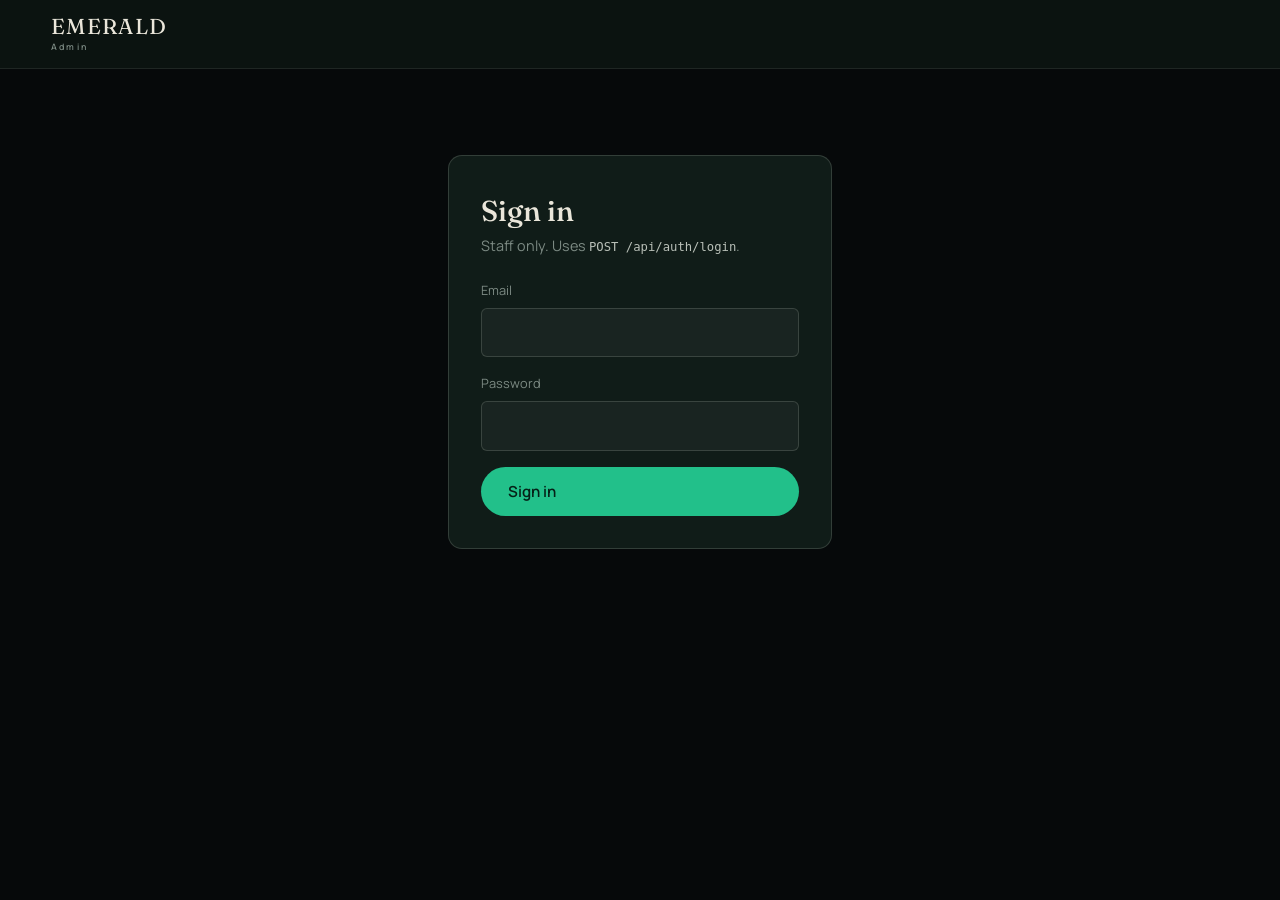
==== admin.html @ 2dd668ac "Add files via upload" ====
<!DOCTYPE html>
<html lang="en">
<head>
<meta charset="UTF-8">
<meta name="viewport" content="width=device-width, initial-scale=1.0">
<title>Admin — Emerald Digital Studio</title>
<meta name="robots" content="noindex, nofollow">
<meta name="theme-color" content="#020302">
<link rel="icon" href="data:image/svg+xml,%3Csvg xmlns='http://www.w3.org/2000/svg' viewBox='0 0 24 24'%3E%3Cpolygon points='12,1 20,7 24,15 16,23 8,23 0,15 4,7' fill='%2322c08a'/%3E%3C/svg%3E">
<link rel="stylesheet" href="styles.css">
<link rel="stylesheet" href="admin.css">
</head>
<body class="admin">

<header class="admin-bar">
  <a href="index.html" class="wordmark">EMERALD<small>Admin</small></a>
  <div class="admin-bar-right">
    <span id="adminUser" class="admin-user"></span>
    <button type="button" class="btn btn-ghost btn-sm" id="logoutBtn" hidden>Sign out</button>
  </div>
</header>

<div class="demo-banner" id="demoBanner" role="status" hidden>
  Demo mode — the backend at <code id="demoBase"></code> is not reachable, so you are looking at sample data.
  Nothing you change here is saved.
</div>

<main class="admin-main">

  <!-- LOGIN -->
  <section class="login-card" id="loginView" aria-labelledby="loginTitle">
    <h1 id="loginTitle">Sign in</h1>
    <p class="muted">Staff only. Uses <code>POST /api/auth/login</code>.</p>
    <form id="loginForm" novalidate>
      <div class="field">
        <label for="l-email">Email</label>
        <input type="email" id="l-email" autocomplete="username" required>
      </div>
      <div class="field">
        <label for="l-password">Password</label>
        <input type="password" id="l-password" autocomplete="current-password" required>
      </div>
      <button type="submit" class="btn btn-primary">Sign in</button>
      <div class="form-status is-error" id="loginStatus" role="alert"></div>
    </form>
  </section>

  <!-- APP -->
  <div class="admin-app" id="appView" hidden>
    <nav class="admin-tabs" id="tabs" role="tablist" aria-label="Admin sections"></nav>
    <section class="admin-panel" id="panel" tabindex="-1" aria-live="polite"></section>
  </div>

</main>

<script src="api-client.js"></script>
<script src="admin.js"></script>
</body>
</html>
---- styles.css ----
/* =========================================================
   EMERALD — Digital Studio
   Design tokens, base, layout, components
   ========================================================= */

@import url('https://fonts.googleapis.com/css2?family=Fraunces:ital,opsz,wght@0,9..144,300;0,9..144,400;0,9..144,500;0,9..144,600;1,9..144,400;1,9..144,500&family=Manrope:wght@400;500;600;700;800&display=swap');

:root{
  /* --- color: base --- */
  --void:        #06090a;
  --basalt:      #0b1310;
  --basalt-2:    #0e1815;
  --panel:       #101c18;
  --panel-hi:    #16241f;
  --line:        rgba(230,232,222,0.09);
  --line-strong: rgba(230,232,222,0.16);

  /* --- color: text --- */
  --bone:        #eae6da;
  --bone-dim:    #b9c0b8;
  --stone:       #7c8a83;

  /* --- color: crystals (five distinct jewel tones, one family) --- */
  --c-webdev:    #22c08a;
  --c-webdev-d:  #0d6b4c;
  --c-uiux:      #57e0c2;
  --c-uiux-d:    #158a77;
  --c-cyber:     #d8b24a;
  --c-cyber-d:   #7a5d17;
  --c-marketing: #a8e05a;
  --c-marketing-d:#5c7a1e;
  --c-devops:    #3fb2c9;
  --c-devops-d:  #16617a;

  --gold:        #c8a96a;

  /* --- type --- */
  --font-display: "Fraunces", "Iowan Old Style", ui-serif, Georgia, serif;
  --font-body:    "Manrope", -apple-system, "Segoe UI", sans-serif;

  /* --- motion --- */
  --ease-out:     cubic-bezier(.16,.8,.24,1);
  --ease-soft:    cubic-bezier(.4,0,.2,1);
  --dur-fast:     .25s;
  --dur-med:      .55s;
  --dur-slow:     1.1s;

  /* --- layout --- */
  --max: 1280px;
  --gutter: clamp(1.25rem, 4vw, 3.5rem);
  --radius-s: 6px;
  --radius-m: 14px;
}

/* =========================================================
   RESET
   ========================================================= */
*, *::before, *::after{ box-sizing: border-box; }
html{ scroll-behavior: smooth; }
@media (prefers-reduced-motion: reduce){
  html{ scroll-behavior: auto; }
  *, *::before, *::after{
    animation-duration: .001ms !important;
    animation-iteration-count: 1 !important;
    transition-duration: .001ms !important;
    scroll-behavior: auto !important;
  }
}
body{
  margin:0;
  background: var(--void);
  color: var(--bone);
  font-family: var(--font-body);
  font-size: 16px;
  line-height: 1.6;
  -webkit-font-smoothing: antialiased;
  overflow-x: hidden;
}
img{ max-width:100%; display:block; }
a{ color: inherit; text-decoration: none; }
ul{ list-style: none; margin:0; padding:0; }
button{ font-family: inherit; cursor:pointer; background:none; border:none; color:inherit; }
input, textarea, select{ font-family: inherit; font-size: 1rem; }
h1,h2,h3,h4,p{ margin:0; }
section{ position: relative; }

::selection{ background: var(--c-webdev); color: var(--void); }

:focus-visible{
  outline: 2px solid var(--c-uiux);
  outline-offset: 3px;
  border-radius: 2px;
}

.container{
  max-width: var(--max);
  margin: 0 auto;
  padding: 0 var(--gutter);
}

.visually-hidden{
  position:absolute; width:1px; height:1px; padding:0; margin:-1px;
  overflow:hidden; clip:rect(0,0,0,0); white-space:nowrap; border:0;
}

.skip-link{
  position:absolute; left:1rem; top:-4rem; z-index:999;
  background: var(--c-webdev); color:#06231a; padding:.75rem 1.25rem;
  border-radius: var(--radius-s); font-weight:700; transition: top .2s var(--ease-out);
}
.skip-link:focus{ top: 1rem; }

/* subtle grain overlay across whole page */
.grain{
  position: fixed; inset:0; z-index: 3; pointer-events:none;
  opacity: .05; mix-blend-mode: overlay;
  background-image: url("data:image/svg+xml,%3Csvg xmlns='http://www.w3.org/2000/svg' width='120' height='120'%3E%3Cfilter id='n'%3E%3CfeTurbulence type='fractalNoise' baseFrequency='0.9' numOctaves='2' stitchTiles='stitch'/%3E%3C/filter%3E%3Crect width='100%25' height='100%25' filter='url(%23n)'/%3E%3C/svg%3E");
}

/* =========================================================
   LOADER
   ========================================================= */
.loader{
  position: fixed; inset:0; z-index: 300;
  background: var(--void);
  display:flex; align-items:center; justify-content:center; flex-direction:column;
  gap: 1.5rem;
  transition: opacity .7s var(--ease-soft), visibility .7s;
}
.loader[hidden]{ opacity:0; visibility:hidden; }
.loader-gem{
  width: 46px; height: 73px;
  background-image: url("assets/crystal-orbit.png");
  background-repeat: no-repeat;
  background-position: center;
  background-size: contain;
  animation: loaderCrystalIn 1.4s var(--ease-soft) forwards;
  filter: drop-shadow(0 0 18px rgba(34,192,138,.55));
}
@keyframes loaderCrystalIn{
  0%{ opacity:.25; transform:scale(.82); }
  100%{ opacity:1; transform:scale(1); }
}
@keyframes fillGem{
  0%{ background-position: 0 100%; }
  100%{ background-position: 0 0%; }
}
.loader-word{
  font-family: var(--font-display);
  letter-spacing: .3em;
  font-size: .95rem;
  color: var(--stone);
  opacity:0;
  animation: wordIn .6s var(--ease-out) .9s forwards;
}
@keyframes wordIn{ to{ opacity:1; transform: translateY(0); } from{ transform: translateY(6px);} }

/* =========================================================
   CUSTOM CURSOR (fine pointer only)
   ========================================================= */
.cursor-dot{
  position: fixed; top:0; left:0; width:10px; height:10px; border-radius:50%;
  background: var(--c-webdev); pointer-events:none; z-index: 250;
  transform: translate(-50%,-50%);
  transition: width .25s var(--ease-out), height .25s var(--ease-out), background .25s, opacity .3s;
  mix-blend-mode: difference;
}
.cursor-dot.is-active{ width: 44px; height:44px; background: var(--bone); }
.cursor-dot.is-hidden{ opacity: 0; }

/* =========================================================
   NAV
   ========================================================= */
.nav{
  position: fixed; top:0; left:0; right:0; z-index: 200;
  padding: 1.25rem 0;
  transition: background .4s var(--ease-soft), padding .4s var(--ease-soft), border-color .4s;
  border-bottom: 1px solid transparent;
}
.nav.is-scrolled{
  background: rgba(6,9,10,0.82);
  backdrop-filter: blur(14px) saturate(140%);
  padding: .9rem 0;
  border-bottom-color: var(--line);
}
.nav .container{ display:flex; align-items:center; justify-content:space-between; gap: 2rem; }
.wordmark{
  font-family: var(--font-display); font-size: 1.35rem; letter-spacing: .06em;
  display:flex; flex-direction:column; line-height:1;
}
.wordmark small{
  font-family: var(--font-body); font-weight:600; font-size:.55rem;
  letter-spacing:.24em; color: var(--stone); margin-top:.35rem;
}
.nav-links{ display:flex; gap: 2.1rem; }
.nav-links a{
  font-size: .92rem; color: var(--bone-dim); position:relative; padding: .2rem 0;
  transition: color .25s;
}
.nav-links a::after{
  content:''; position:absolute; left:0; right:100%; bottom:-2px; height:1px;
  background: var(--c-webdev); transition: right .3s var(--ease-out);
}
.nav-links a:hover, .nav-links a:focus-visible{ color: var(--bone); }
.nav-links a:hover::after, .nav-links a:focus-visible::after{ right:0; }
.nav-links a.is-active{ color: var(--c-webdev); }
.nav-links a.is-active::after{ right:0; }

.nav-cta{
  display:inline-flex; align-items:center; gap:.5rem;
  padding: .65rem 1.3rem; border:1px solid var(--line-strong); border-radius: 999px;
  font-size:.85rem; font-weight:600; color: var(--bone);
  transition: border-color .3s, background .3s;
}
.nav-cta:hover{ border-color: var(--c-webdev); background: rgba(34,192,138,.08); }
.nav-cta .dot{ width:6px; height:6px; border-radius:50%; background: var(--c-webdev); box-shadow: 0 0 8px var(--c-webdev); }

.nav-actions{ display:flex; align-items:center; gap:1rem; }
.menu-btn{
  display:none; flex-direction:column; gap:5px; width:26px; padding:.25rem;
}
.menu-btn span{ height:2px; background: var(--bone); border-radius:2px; transition: transform .3s var(--ease-out), opacity .3s; }
.menu-btn[aria-expanded="true"] span:nth-child(1){ transform: translateY(7px) rotate(45deg); }
.menu-btn[aria-expanded="true"] span:nth-child(2){ opacity:0; }
.menu-btn[aria-expanded="true"] span:nth-child(3){ transform: translateY(-7px) rotate(-45deg); }

.mobile-menu{
  position: fixed; inset:0; z-index: 190;
  background: var(--basalt); display:flex; flex-direction:column;
  justify-content:center; padding: 2rem var(--gutter);
  transform: translateY(-100%); transition: transform .5s var(--ease-out);
}
.mobile-menu.is-open{ transform: translateY(0); }
.mobile-menu ul{ display:flex; flex-direction:column; gap: 1.1rem; }
.mobile-menu a{
  font-family: var(--font-display); font-size: 2.2rem; color: var(--bone-dim);
}
.mobile-menu a:hover{ color: var(--c-webdev); }

/* =========================================================
   STATUE COMPANION — a small fixed placard that follows the
   scroll and shows a different angle of the statue per section
   ========================================================= */
.statue-companion{
  position: fixed; right: clamp(1rem, 2.6vw, 2.75rem); top: 50%; z-index: 150;
  width: clamp(96px, 9vw, 148px);
  transform: translateY(-50%) translateX(16px);
  opacity: 0; pointer-events: none;
  transition: opacity .7s var(--ease-soft), transform .7s var(--ease-soft);
}
.statue-companion.is-visible{ opacity: 1; transform: translateY(-50%) translateX(0); }

/* Place the companion on the side the statue is facing so it visually
   looks toward the section content instead of away from it. */
.statue-companion.is-left{
  left: clamp(1rem, 2.6vw, 2.75rem);
  right: auto;
  transform: translateY(-50%) translateX(-16px);
}
.statue-companion.is-left.is-visible{
  transform: translateY(-50%) translateX(0);
}
.companion-frame{
  position: relative; border-radius: 3px; overflow: hidden;
  border: 1px solid var(--line-strong);
  background: linear-gradient(165deg, rgba(255,255,255,.04), rgba(0,0,0,.5));
  backdrop-filter: blur(8px);
  padding: .8rem .6rem .55rem;
}
.companion-frame::before{
  content:''; position:absolute; top:6px; left:6px; right:6px; bottom:6px;
  border: 1px solid rgba(200,169,106,.18); pointer-events:none;
}
.companion-glow{
  position:absolute; inset: -20% -50%; z-index:0; pointer-events:none;
  background: radial-gradient(closest-side, rgba(34,192,138,.3), transparent 72%);
  filter: blur(6px);
}
.companion-frame img{
  position:relative; z-index:1; width:100%; height:auto; display:block;
  filter: drop-shadow(0 8px 18px rgba(0,0,0,.65));
  opacity: 1; transition: opacity .45s var(--ease-soft);
}
.companion-frame img.is-swapping{ opacity: 0; }
.companion-caption{ margin-top:.55rem; text-align:center; }
.companion-caption .rule{
  display:block; width:16px; height:1px; background: var(--c-webdev);
  margin: 0 auto .4rem; opacity:.75;
}
.companion-caption .section-name{
  display:block; font-size:.58rem; letter-spacing:.16em; text-transform:uppercase;
  color: var(--stone); transition: opacity .3s;
}

@media (max-width: 1180px){
  .statue-companion{ display:none; }
}

/* =========================================================
   HERO
   ========================================================= */
.hero{
  position: relative; min-height: 100svh; display:flex; flex-direction:column;
  justify-content:center; overflow: hidden; padding-top: 6rem;
  background:
    radial-gradient(120% 70% at 50% 8%, rgba(34,192,138,.14), transparent 60%),
    radial-gradient(90% 60% at 82% 90%, rgba(63,178,201,.10), transparent 60%),
    var(--void);
}
.hero-fog{
  position:absolute; inset:0; z-index:1; pointer-events:none;
  background: radial-gradient(60% 45% at 50% 62%, rgba(34,192,138,.16), transparent 70%);
  animation: fogPulse 9s ease-in-out infinite;
}
@keyframes fogPulse{ 0%,100%{ opacity:.7;} 50%{ opacity:1;} }

.hero-inner{
  position: relative; z-index:2; max-width: var(--max); margin:0 auto; width:100%;
  padding: 0 var(--gutter);
  display:grid; grid-template-columns: 1fr; justify-items:center; text-align:center;
  gap: 1.4rem;
}
.hero-eyebrow{
  font-size: .82rem; color: var(--c-webdev); font-weight:600; letter-spacing:.02em;
}
.availability-badge{
  display:inline-flex; align-items:center; gap:.55rem;
  font-size: .76rem; color: var(--bone-dim); letter-spacing:.02em;
  padding: .45rem .9rem; border-radius:999px; border:1px solid var(--line-strong);
  background: rgba(34,192,138,.05);
}
.pulse-dot{
  position:relative; width:7px; height:7px; border-radius:50%; background: var(--c-webdev); flex-shrink:0;
}
.pulse-dot::after{
  content:''; position:absolute; inset:-4px; border-radius:50%; border:1px solid var(--c-webdev);
  animation: pulseDot 2.4s ease-out infinite;
}
@keyframes pulseDot{ 0%{ opacity:.8; transform:scale(.6);} 100%{ opacity:0; transform:scale(1.8);} }
.hero h1{
  font-family: var(--font-display); font-weight:500;
  font-size: clamp(2.2rem, 5.4vw, 4.4rem); line-height: 1.08; max-width: 18ch;
  color: var(--bone);
}
.hero h1 em{ font-style: italic; color: var(--c-webdev); font-weight:500; }
.hero-sub{
  max-width: 46ch; color: var(--bone-dim); font-size: 1.05rem;
}
.hero-ctas{ display:flex; gap:1rem; flex-wrap:wrap; justify-content:center; margin-top:.4rem; }

.btn{
  display:inline-flex; align-items:center; gap:.6rem; padding: .9rem 1.7rem;
  border-radius: 999px; font-weight:600; font-size:.95rem; transition: transform .3s var(--ease-out), box-shadow .3s, background .3s, border-color .3s;
}
.btn-primary{ background: var(--c-webdev); color: #062017; }
.btn-primary:hover{ transform: translateY(-2px); box-shadow: 0 12px 30px -8px rgba(34,192,138,.55); }
.btn-ghost{ border:1px solid var(--line-strong); color: var(--bone); }
.btn-ghost:hover{ border-color: var(--c-webdev); background: rgba(34,192,138,.08); transform: translateY(-2px); }

/* orbit stage */
.orbit-stage{
  position: relative; width:100%; max-width: 980px; margin: 1rem auto 0;
  aspect-ratio: 16/12;
}
.statue-wrap{
  position:absolute; left:50%; top:50%; transform: translate(-50%,-46%);
  height: 100%; z-index:3;
  filter: drop-shadow(0 30px 60px rgba(0,0,0,.6));
  animation: statueSway 12s ease-in-out infinite;
}
@keyframes statueSway{ 0%,100%{ transform: translate(-50%,-46%) rotate(0deg);} 50%{ transform: translate(-50%,-46%) rotate(.6deg);} }
.statue-wrap img{
  height: 100%; width:auto; object-fit:contain; display:block; margin: 0 auto;
  filter: drop-shadow(0 0 40px rgba(34,192,138,.25));
}
.statue-rim{
  position:absolute; inset:0; z-index:4; pointer-events:none; mix-blend-mode: screen;
  background: radial-gradient(35% 55% at 50% 40%, rgba(34,192,138,.35), transparent 70%);
}
.statue-ground{
  position:absolute; left:50%; bottom:2%; transform:translateX(-50%);
  width: 60%; height: 34px; border-radius: 50%;
  background: radial-gradient(closest-side, rgba(34,192,138,.35), transparent 75%);
  filter: blur(6px); z-index:2;
}

.constellation{ position:absolute; inset:0; z-index:2; pointer-events:none; }
.constellation line{
  stroke: var(--c-webdev); stroke-width:1; opacity:0;
  transition: opacity .5s var(--ease-soft);
}
.constellation.is-active line{ opacity:.35; }

.crystal{
  position:absolute; z-index:5; display:flex; flex-direction:column; align-items:center;
  text-align:center; background:none; border:none; padding: 0;
  --amp: 10px;
  animation: floatY var(--dur, 6s) ease-in-out infinite;
  animation-delay: var(--delay, 0s);
}
.crystal:hover, .crystal:focus-visible{ animation-play-state: paused; z-index:20; }
@keyframes floatY{
  0%,100%{ transform: translateY(0); }
  50%{ transform: translateY(var(--amp)); }
}
.crystal-gem{
  width: 54px; height: 85px;
  background-image: url("assets/crystal-orbit.png");
  background-repeat: no-repeat;
  background-position: center;
  background-size: contain;
  background-color: transparent;
  transition: transform .4s var(--ease-out), filter .4s;
  position:relative;
}
.crystal-gem::after{ display:none; }
.crystal-label{
  margin-top: .65rem; font-size: .74rem; font-weight:700; letter-spacing:.05em;
  color: var(--bone); white-space:nowrap;
}
.crystal-tip{
  font-family: var(--font-display); font-style: italic; font-size:.82rem; color: var(--stone);
  max-width: 14ch; opacity:0; transform: translateY(4px);
  transition: opacity .3s var(--ease-out), transform .3s var(--ease-out);
  margin-top:.15rem;
}
.crystal:hover .crystal-gem, .crystal:focus-visible .crystal-gem{
  transform: scale(1.22) translateY(-6px);
}
.crystal:hover .crystal-tip, .crystal:focus-visible .crystal-tip{ opacity:1; transform:translateY(0); }

.crystal.pulse .crystal-gem::before{
  content:''; position:absolute; inset:-14px; border-radius:50%;
  border: 1px solid var(--c); opacity:0;
  animation: pulseRing .8s var(--ease-out);
}
@keyframes pulseRing{ 0%{ opacity:.9; transform:scale(.5);} 100%{ opacity:0; transform:scale(2.4);} }

/* individual positions — organic, not a perfect circle */
.crystal[data-service="web-dev"]{ left:6%; top:14%; --c: var(--c-webdev); --dur:6.4s; --delay:.2s; --amp:-12px; }
.crystal[data-service="ui-ux"]{ right:6%; top:6%; --c: var(--c-uiux); --dur:7.2s; --delay:1.1s; --amp:10px; }
.crystal[data-service="cyber"]{ left:0%; top:56%; --c: var(--c-cyber); --dur:8s; --delay:.6s; --amp:-9px; }
.crystal[data-service="marketing"]{ right:1%; top:60%; --c: var(--c-marketing); --dur:6.8s; --delay:1.6s; --amp:11px; }
.crystal[data-service="devops"]{ left:32%; top:88%; --c: var(--c-devops); --dur:7.6s; --delay:.9s; --amp:-8px; }

.scroll-cue{
  position:absolute; left:50%; bottom: 1.6rem; transform:translateX(-50%); z-index:6;
  display:flex; flex-direction:column; align-items:center; gap:.5rem;
  color: var(--stone); font-size:.72rem; letter-spacing:.14em;
}
.scroll-cue .line{ width:1px; height: 34px; background: linear-gradient(var(--stone), transparent); position:relative; overflow:hidden; }
.scroll-cue .line::after{
  content:''; position:absolute; left:0; top:-100%; width:100%; height:100%;
  background: var(--c-webdev); animation: scrollDrip 2.2s ease-in-out infinite;
}
@keyframes scrollDrip{ 0%{ top:-100%;} 60%{ top:100%;} 100%{ top:100%;} }

/* =========================================================
   SECTION HEADERS (shared)
   ========================================================= */
.section-pad{ padding: clamp(4.5rem, 9vw, 8rem) 0; }
.section-head{
  max-width: 46rem; margin-bottom: 3rem;
}
.section-head.center{ margin-left:auto; margin-right:auto; text-align:center; }
.section-kicker{
  font-size: .82rem; font-weight:700; color: var(--c-webdev); margin-bottom: .9rem; display:block;
}
.section-head h2{
  font-family: var(--font-display); font-weight:500; font-size: clamp(1.8rem, 3.4vw, 2.7rem);
  line-height:1.16; color: var(--bone);
}
.section-head p{ margin-top: 1rem; color: var(--bone-dim); font-size: 1.02rem; }

.reveal{ opacity:0; transform: translateY(22px); transition: opacity .8s var(--ease-soft), transform .8s var(--ease-soft); }
.reveal.is-visible{ opacity:1; transform:translateY(0); }

/* =========================================================
   ABOUT
   ========================================================= */
.about{ background: var(--basalt); border-top:1px solid var(--line); border-bottom:1px solid var(--line); }
.about-grid{
  display:grid; grid-template-columns: 1fr 1fr; gap: clamp(2rem,5vw,5rem); align-items:center;
}
.about-media{
  position:relative; border-radius: var(--radius-m); overflow:hidden;
  aspect-ratio: 1/1;
}
.about-media img{ width:100%; height:100%; object-fit:cover; filter: saturate(1.05) contrast(1.05); }
.about-media::after{
  content:''; position:absolute; inset:0;
  background: linear-gradient(200deg, rgba(6,9,10,0) 40%, rgba(6,9,10,.55));
}
.about-media-caption{
  position:absolute; left:1.4rem; bottom:1.4rem; z-index:2; color: var(--bone-dim); font-size:.8rem;
  letter-spacing:.04em;
}
.about-copy h2{ margin-bottom:1.2rem; }
.about-copy p{ color: var(--bone-dim); margin-bottom:1.1rem; }
.about-copy p:last-of-type{ margin-bottom:0; }
.about-list{ margin-top: 1.8rem; display:grid; gap: 1rem; }
.about-list li{ display:flex; gap:.8rem; align-items:flex-start; color: var(--bone-dim); font-size:.95rem; }
.about-list .mark{ color: var(--c-webdev); flex-shrink:0; margin-top:.15rem; }

.stats-row{
  margin-top: 3.2rem; display:grid; grid-template-columns: repeat(4,1fr); gap: 1.5rem;
  padding-top: 2.6rem; border-top:1px solid var(--line);
}
.stat b{
  display:block; font-family: var(--font-display); font-size: clamp(1.7rem,3vw,2.4rem);
  color: var(--bone); font-weight:500;
}
.stat span{ font-size:.82rem; color: var(--stone); }

/* =========================================================
   SERVICES
   ========================================================= */
.services{ background: var(--void); }
.service-block{
  display:grid; grid-template-columns: .9fr 1.1fr; gap: clamp(2rem,5vw,5rem);
  align-items:center; padding: clamp(3rem,7vw,5.5rem) 0; border-top:1px solid var(--line);
  scroll-margin-top: 90px;
}
.service-block:last-child{ border-bottom:1px solid var(--line); }
.service-block:nth-child(even) .service-visual{ order:2; }
.service-index{
  font-family: var(--font-display); font-style:italic; color: var(--stone); font-size:1rem; margin-bottom:1rem; display:block;
}
.service-block h3{
  font-family: var(--font-display); font-weight:500; font-size: clamp(1.7rem,3vw,2.4rem); color: var(--bone);
  margin-bottom: 1rem;
}
.service-block > div > p{ color: var(--bone-dim); margin-bottom:1.4rem; max-width:42ch; }
.service-tags{ display:flex; flex-wrap:wrap; gap:.6rem; }
.service-tags li{
  font-size:.78rem; padding:.4rem .8rem; border-radius:999px; border:1px solid var(--line-strong);
  color: var(--bone-dim);
}
.service-visual{
  position:relative; aspect-ratio: 4/3; border-radius: var(--radius-m);
  background: radial-gradient(120% 100% at 20% 10%, var(--sv-glow), transparent 60%), var(--panel);
  border: 1px solid var(--line); overflow:hidden;
  display:flex; align-items:center; justify-content:center;
}
.service-visual .crystal-gem{
  width: 110px; height: 159px;
  background-image: url("assets/crystal-service.png");
  background-repeat: no-repeat;
  background-position: center;
  background-size: contain;
  animation: gemSpin 8s ease-in-out infinite;
}
@keyframes gemSpin{ 0%,100%{ transform: rotate(-3deg);} 50%{ transform: rotate(3deg) scale(1.03);} }
.service-visual .facet-lines{
  position:absolute; inset:0; opacity:.5;
  background-image: repeating-linear-gradient(115deg, transparent 0 22px, var(--line-strong) 22px 23px);
}

#web-dev .service-visual{ --sv-glow: rgba(34,192,138,.28); }
#ui-ux .service-visual{ --sv-glow: rgba(87,224,194,.28); }
#cyber .service-visual{ --sv-glow: rgba(216,178,74,.24); }
#marketing .service-visual{ --sv-glow: rgba(168,224,90,.26); }
#devops .service-visual{ --sv-glow: rgba(63,178,201,.28); }

/* Reference crystals: transparent cutouts + per-service jewel colors. */
.crystal-gem,
.service-visual .crystal-gem,
.loader-gem{
  background-color: transparent;
  background-repeat: no-repeat;
  background-position: center;
  background-size: contain;
  border: 0;
  border-radius: 0;
}

.crystal[data-service="web-dev"] .crystal-gem{ filter:hue-rotate(0deg) saturate(1.12) drop-shadow(0 0 16px rgba(34,192,138,.52)); }
.crystal[data-service="ui-ux"] .crystal-gem{ filter:hue-rotate(30deg) saturate(1.10) drop-shadow(0 0 16px rgba(87,224,194,.48)); }
.crystal[data-service="cyber"] .crystal-gem{ filter:hue-rotate(-108deg) saturate(1.22) drop-shadow(0 0 18px rgba(216,178,74,.55)); }
.crystal[data-service="marketing"] .crystal-gem{ filter:hue-rotate(-68deg) saturate(1.18) drop-shadow(0 0 16px rgba(168,224,90,.50)); }
.crystal[data-service="devops"] .crystal-gem{ filter:hue-rotate(52deg) saturate(1.14) drop-shadow(0 0 16px rgba(63,178,201,.52)); }

/* The large crystals in each service section use the same reference shape
   and inherit the section's intended jewel color. */
#web-dev .service-visual .crystal-gem{ filter:hue-rotate(0deg) saturate(1.12) drop-shadow(0 0 24px rgba(34,192,138,.45)); }
#ui-ux .service-visual .crystal-gem{ filter:hue-rotate(30deg) saturate(1.10) drop-shadow(0 0 24px rgba(87,224,194,.42)); }
#cyber .service-visual .crystal-gem{ filter:hue-rotate(-108deg) saturate(1.22) drop-shadow(0 0 26px rgba(216,178,74,.48)); }
#marketing .service-visual .crystal-gem{ filter:hue-rotate(-68deg) saturate(1.18) drop-shadow(0 0 24px rgba(168,224,90,.45)); }
#devops .service-visual .crystal-gem{ filter:hue-rotate(52deg) saturate(1.14) drop-shadow(0 0 24px rgba(63,178,201,.45)); }

/* =========================================================
   HOW WE WORK
   ========================================================= */
.hww{ background: var(--basalt); border-bottom:1px solid var(--line); }
.strata{
  position:relative; display:grid; grid-template-columns: repeat(5,1fr); gap: 1px;
  background: var(--line); border:1px solid var(--line); border-radius: var(--radius-m); overflow:hidden;
}
.stratum{
  background: var(--panel); padding: 2rem 1.5rem 2.2rem; position:relative;
  transition: background .5s var(--ease-soft);
  min-height: 260px; display:flex; flex-direction:column; justify-content:space-between;
}
.stratum.is-active{ background: var(--panel-hi); }
.stratum .num{ font-family: var(--font-display); font-style:italic; color: var(--stone); font-size:1rem; }
.stratum h4{ font-family: var(--font-display); font-weight:500; font-size:1.3rem; margin: 1.4rem 0 .7rem; color: var(--bone); }
.stratum p{ color: var(--bone-dim); font-size:.92rem; }
.stratum-bar{ height:3px; border-radius:2px; background: var(--line-strong); margin-top:1.4rem; overflow:hidden; }
.stratum-bar i{ display:block; height:100%; width:0%; background: var(--stratum-color); transition: width .8s var(--ease-out); }
.stratum.is-active .stratum-bar i{ width:100%; }
.stratum:nth-child(1){ --stratum-color: var(--c-webdev); }
.stratum:nth-child(2){ --stratum-color: var(--c-uiux); }
.stratum:nth-child(3){ --stratum-color: var(--c-cyber); }
.stratum:nth-child(4){ --stratum-color: var(--c-marketing); }
.stratum:nth-child(5){ --stratum-color: var(--c-devops); }

/* =========================================================
   WORK / PROJECTS
   ========================================================= */
.work{ background: var(--void); }
.work-grid{ display:grid; grid-template-columns: repeat(3,1fr); gap: 1.4rem; }
.work-card{
  position:relative; border-radius: var(--radius-m); overflow:hidden; aspect-ratio: 4/5;
  border: 1px solid var(--line); background: var(--panel);
  display:flex; flex-direction:column; justify-content:flex-end; padding: 1.5rem;
}
.work-card .wc-bg{
  position:absolute; inset:0; z-index:0; opacity:.9;
  background: var(--wc-grad);
  transition: transform .6s var(--ease-out);
}
.work-card:hover .wc-bg{ transform: scale(1.08); }
.work-card::after{ content:''; position:absolute; inset:0; z-index:1; background: linear-gradient(0deg, rgba(4,7,7,.92) 10%, rgba(4,7,7,.15) 60%, rgba(4,7,7,.35)); }
.work-card > *{ position:relative; z-index:2; }
.wc-cat{ font-size:.74rem; color: var(--wc-accent); font-weight:700; letter-spacing:.04em; margin-bottom:.5rem; }
.work-card h3{ font-family: var(--font-display); font-weight:500; font-size:1.35rem; color: var(--bone); }
.work-card p{ color: var(--bone-dim); font-size:.88rem; margin-top:.5rem; max-height:0; opacity:0; overflow:hidden; transition: max-height .4s var(--ease-out), opacity .4s, margin .4s; }
.work-card:hover p, .work-card:focus-within p{ max-height:6rem; opacity:1; margin-top:.6rem; }
.wc-tags{ display:flex; gap:.4rem; flex-wrap:wrap; margin-top:.8rem; }
.wc-tags li{ font-size:.7rem; padding:.25rem .55rem; border-radius:999px; background: rgba(255,255,255,.08); color: var(--bone-dim); }

.work-card.p1{ --wc-grad: radial-gradient(120% 100% at 10% 0%, #0f4a37, #061512 70%); --wc-accent: var(--c-webdev); }
.work-card.p2{ --wc-grad: radial-gradient(120% 100% at 90% 0%, #0e5148, #061512 70%); --wc-accent: var(--c-uiux); }
.work-card.p3{ --wc-grad: radial-gradient(120% 100% at 10% 100%, #4a3a10, #150f06 70%); --wc-accent: var(--c-cyber); }
.work-card.p4{ --wc-grad: radial-gradient(120% 100% at 90% 100%, #3a4a10, #0f1506 70%); --wc-accent: var(--c-marketing); }
.work-card.p5{ --wc-grad: radial-gradient(120% 100% at 50% 0%, #0f3a4a, #06121a 70%); --wc-accent: var(--c-devops); }
.work-card.p6{ --wc-grad: radial-gradient(120% 100% at 50% 100%, #123d2f, #061512 70%); --wc-accent: var(--c-webdev); }

/* =========================================================
   TESTIMONIALS
   ========================================================= */
.testimonials{ background: var(--basalt); border-top:1px solid var(--line); border-bottom:1px solid var(--line); }
.t-grid{ display:grid; grid-template-columns: repeat(2,1fr); gap: 1.4rem; }
.t-card{
  background: var(--panel); border:1px solid var(--line); border-radius: var(--radius-m);
  padding: 2rem; display:flex; flex-direction:column; gap:1.2rem;
}
.t-quote{ font-family: var(--font-display); font-size:1.15rem; line-height:1.5; color: var(--bone); font-style:italic; }
.t-quote::before{ content:'"'; color: var(--c-webdev); }
.t-quote::after{ content:'"'; color: var(--c-webdev); }
.t-person{ display:flex; align-items:center; gap:.8rem; }
.t-avatar{
  width:38px; height:38px; border-radius:50%; flex-shrink:0;
  background: linear-gradient(140deg, var(--c-webdev), var(--c-devops));
  display:flex; align-items:center; justify-content:center; font-weight:700; font-size:.85rem; color:#04120c;
}
.t-person span{ display:block; font-size:.85rem; color: var(--stone); }
.t-person b{ font-size:.92rem; color: var(--bone); font-weight:700; }

/* =========================================================
   FAQ
   ========================================================= */
.faq{ background: var(--void); }
.faq-list{ max-width: 44rem; margin: 0 auto; border-top:1px solid var(--line); }
.faq-item{ border-bottom:1px solid var(--line); }
.faq-item h3{ font: inherit; margin:0; }
.faq-q{
  width:100%; display:flex; justify-content:space-between; align-items:center; gap:1rem;
  padding: 1.4rem 0; text-align:left; font-size:1.05rem; color: var(--bone); font-weight:600;
}
.faq-q .plus{
  width:22px; height:22px; position:relative; flex-shrink:0;
}
.faq-q .plus::before, .faq-q .plus::after{
  content:''; position:absolute; background: var(--c-webdev); border-radius:2px; transition: transform .35s var(--ease-out);
}
.faq-q .plus::before{ left:0; top:50%; width:100%; height:2px; transform: translateY(-50%); }
.faq-q .plus::after{ top:0; left:50%; width:2px; height:100%; transform: translateX(-50%); }
.faq-item.is-open .plus::after{ transform: translateX(-50%) rotate(90deg); opacity:0; }
.faq-a{
  max-height:0; overflow:hidden; transition: max-height .45s var(--ease-soft), padding .45s var(--ease-soft);
  color: var(--bone-dim); font-size:.96rem;
}
.faq-item.is-open .faq-a{ max-height: 200px; padding-bottom: 1.4rem; }

/* =========================================================
   CONTACT
   ========================================================= */
.contact{
  position:relative; background: var(--basalt);
  overflow:hidden;
}
.contact-ambient{
  position:absolute; inset:0; z-index:0; pointer-events:none;
  background: radial-gradient(60% 50% at 85% 30%, rgba(34,192,138,.10), transparent 70%);
}
.contact-finale{
  position:absolute; right: 0%; bottom: -6%; z-index:0; pointer-events:none;
  height: 108%; opacity:.5;
  -webkit-mask-image: linear-gradient(90deg, transparent 0%, black 42%);
  mask-image: linear-gradient(90deg, transparent 0%, black 42%);
}
.contact-finale img{
  height:100%; width:auto; display:block;
  filter: drop-shadow(0 0 60px rgba(34,192,138,.2)) saturate(1.05);
}
.finale-caption{
  position:absolute; left: 6%; bottom: 10%;
  font-family: var(--font-display); font-style:italic; font-size:.85rem;
  color: var(--bone-dim); letter-spacing:.03em;
  writing-mode: vertical-rl;
}
.contact .container{ position:relative; z-index:1; }
.contact-grid{ display:grid; grid-template-columns: 1fr 1fr; gap: clamp(2rem,5vw,5rem); }
.contact-head h2{ font-family: var(--font-display); font-weight:500; font-size: clamp(2rem,4vw,3rem); color: var(--bone); line-height:1.15; }
.contact-head p{ margin-top:1.2rem; color: var(--bone-dim); max-width: 34ch; }
.contact-info{ margin-top: 2.4rem; display:grid; gap:1.1rem; }
.contact-info li{ font-size:.92rem; color: var(--bone-dim); }
.contact-info b{ display:block; color: var(--stone); font-size:.76rem; letter-spacing:.06em; margin-bottom:.2rem; }
.contact-info a:hover{ color: var(--c-webdev); }

.form{ display:grid; gap: 1.1rem; }
.form-row{ display:grid; grid-template-columns:1fr 1fr; gap:1.1rem; }
.field{ display:flex; flex-direction:column; gap:.45rem; }
.field label{ font-size:.8rem; color: var(--stone); }
.field input, .field select, .field textarea{
  background: rgba(255,255,255,.04); border:1px solid var(--line-strong); border-radius: var(--radius-s);
  padding: .8rem .9rem; color: var(--bone); transition: border-color .25s, background .25s;
}
.field input:focus, .field select:focus, .field textarea:focus{ border-color: var(--c-webdev); background: rgba(34,192,138,.06); }
.field textarea{ resize: vertical; min-height: 110px; }
.field.has-error input, .field.has-error textarea, .field.has-error select{ border-color: #d86a4a; }
.field-error{ font-size:.76rem; color:#e08a70; min-height:1em; }
.form-submit{ margin-top:.5rem; display:flex; align-items:center; gap:1rem; flex-wrap:wrap; }
.form-note{ font-size:.8rem; color: var(--stone); max-width:32ch; }
.form-status{
  border-radius: var(--radius-s); padding: 1rem 1.1rem; background: rgba(34,192,138,.1);
  border:1px solid rgba(34,192,138,.35); color: var(--bone); font-size:.9rem; display:none;
}
.form-status.is-visible{ display:block; }

/* =========================================================
   FOOTER
   ========================================================= */
.footer{ background: var(--void); border-top:1px solid var(--line); padding: 3rem 0 2rem; }
.footer .container{ display:flex; justify-content:space-between; align-items:center; flex-wrap:wrap; gap:1.5rem; }
.footer-links{ display:flex; gap:1.6rem; }
.footer-links a{ color: var(--stone); font-size:.85rem; }
.footer-links a:hover{ color: var(--c-webdev); }
.footer-copy{ color: var(--stone); font-size:.8rem; }
.footer-social{ display:flex; gap:1rem; }
.footer-social a{ color: var(--stone); font-size:.85rem; }
.footer-social a:hover{ color: var(--c-webdev); }

/* =========================================================
   API-DRIVEN ADDITIONS (v0.2)
   newsletter form, error status, [hidden] safety
   ========================================================= */
[hidden]{ display:none !important; }
.footer-links{ flex-wrap:wrap; row-gap:.6rem; }

.form-status.is-error{
  background: rgba(216,106,74,.1);
  border-color: rgba(216,106,74,.4);
}

.footer .footer-newsletter{ display:block; padding-bottom:2rem; border-bottom:1px solid var(--line); }
.newsletter{ display:grid; gap:.5rem; max-width: 30rem; }
.newsletter label{ font-size:.8rem; color: var(--stone); }
.nl-row{ display:flex; gap:.6rem; }
.nl-row input{
  flex:1; min-width:0;
  background: rgba(255,255,255,.04); border:1px solid var(--line-strong); border-radius: var(--radius-s);
  padding: .7rem .9rem; color: var(--bone); transition: border-color .25s, background .25s;
}
.nl-row input:focus{ border-color: var(--c-webdev); background: rgba(34,192,138,.06); }
.nl-row .btn{ padding: .7rem 1.2rem; white-space:nowrap; }
.newsletter .form-status{ margin-top:.3rem; padding:.7rem .9rem; }
@media (max-width: 480px){
  .nl-row{ flex-direction:column; }
}

/* =========================================================
   RESPONSIVE
   ========================================================= */
@media (max-width: 980px){
  .contact-finale{ display:none; }
  .nav-links{ display:none; }
  .nav-cta{ display:none; }
  .menu-btn{ display:flex; }
  .about-grid, .contact-grid{ grid-template-columns:1fr; }
  .work-grid{ grid-template-columns: repeat(2,1fr); }
  .stats-row{ grid-template-columns: repeat(2,1fr); row-gap:1.6rem; }
  .strata{ grid-template-columns: repeat(2,1fr); }
  .t-grid{ grid-template-columns: 1fr; }
  .service-block{ grid-template-columns:1fr; }
  .service-block:nth-child(even) .service-visual{ order:0; }
  .form-row{ grid-template-columns:1fr; }
}

@media (max-width: 720px){
  .orbit-stage{ aspect-ratio: 4/5; max-width: 520px; }
  .crystal-gem{ width:42px; height:66px; }
  .crystal-label{ font-size:.65rem; }
  .crystal-tip{ display:none; }
  .crystal[data-service="web-dev"]{ left:2%; top:8%; }
  .crystal[data-service="ui-ux"]{ right:2%; top:4%; }
  .crystal[data-service="cyber"]{ left:-2%; top:48%; }
  .crystal[data-service="marketing"]{ right:-2%; top:50%; }
  .crystal[data-service="devops"]{ left:34%; top:92%; }
  .work-grid{ grid-template-columns: 1fr; }
  .cursor-dot{ display:none; }
}
---- admin.css ----
/* =========================================================
   EMERALD — admin.css   (admin.html only; builds on styles.css tokens)
   ========================================================= */
.admin{ min-height:100vh; }
.admin-bar{
  display:flex; align-items:center; justify-content:space-between; gap:1rem;
  padding: 1rem var(--gutter); border-bottom:1px solid var(--line); background: var(--basalt);
}
.admin-bar-right{ display:flex; align-items:center; gap:1rem; }
.admin-user{ color: var(--stone); font-size:.85rem; }
.btn-sm{ padding:.5rem 1rem; font-size:.85rem; }
.btn-danger{ border:1px solid rgba(216,106,74,.5); color:#e08a70; }
.btn-danger:hover{ background: rgba(216,106,74,.12); }
.muted{ color: var(--stone); font-size:.9rem; }
code{ font-family: ui-monospace, Menlo, Consolas, monospace; font-size:.85em; color: var(--bone-dim); }

.demo-banner{
  padding:.7rem var(--gutter); font-size:.85rem; color:#241b05;
  background: var(--c-cyber);
}
.demo-banner code{ color:#241b05; }

.admin-main{ padding: 2rem var(--gutter) 4rem; max-width: 1100px; margin: 0 auto; }

.login-card{
  max-width: 24rem; margin: 6vh auto 0; padding: 2rem;
  background: var(--panel); border:1px solid var(--line-strong); border-radius: var(--radius-m);
}
.login-card h1{ font-family: var(--font-display); font-weight:500; font-size:1.8rem; }
.login-card form{ display:grid; gap:1rem; margin-top:1.4rem; }
.login-card .form-status{ display:none; }
.login-card .form-status.is-visible{ display:block; }

.admin-tabs{ display:flex; flex-wrap:wrap; gap:.4rem; border-bottom:1px solid var(--line); margin-bottom:1.6rem; }
.admin-tabs button{
  padding:.7rem 1rem; font-size:.9rem; color: var(--stone);
  border-bottom:2px solid transparent; margin-bottom:-1px;
}
.admin-tabs button:hover{ color: var(--bone); }
.admin-tabs button[aria-selected="true"]{ color: var(--c-webdev); border-bottom-color: var(--c-webdev); }

.admin-panel:focus{ outline:none; }
.admin-panel h2{ font-family: var(--font-display); font-weight:500; font-size:1.6rem; margin-bottom:1.2rem; }
.admin-panel h3{ font-size:1.05rem; margin: 2rem 0 .8rem; }

.cards{ display:grid; grid-template-columns: repeat(auto-fit, minmax(150px,1fr)); gap:1rem; }
.card{
  background: var(--panel); border:1px solid var(--line); border-radius: var(--radius-m); padding:1.1rem;
}
.card b{ display:block; font-family: var(--font-display); font-size:2rem; font-weight:500; }
.card span{ color: var(--stone); font-size:.82rem; }

.table-wrap{ overflow-x:auto; border:1px solid var(--line); border-radius: var(--radius-m); }
table{ width:100%; border-collapse:collapse; font-size:.9rem; }
th, td{ text-align:left; padding:.75rem .9rem; border-bottom:1px solid var(--line); vertical-align:top; }
th{ color: var(--stone); font-weight:600; font-size:.76rem; letter-spacing:.05em; text-transform:uppercase; background: var(--basalt); }
tr:last-child td{ border-bottom:none; }
td .msg{ max-width: 34ch; color: var(--bone-dim); white-space:pre-wrap; word-break:break-word; }
td.actions{ white-space:nowrap; display:flex; gap:.5rem; }
.empty{ padding:1.4rem; color: var(--stone); }
.toolbar{ display:flex; gap:.8rem; align-items:center; margin-bottom:1rem; flex-wrap:wrap; }

.admin select, .admin .field input, .admin .field textarea{ color: var(--bone); }
select.inline{
  background: rgba(255,255,255,.04); border:1px solid var(--line-strong); border-radius: var(--radius-s);
  padding:.4rem .5rem; color: var(--bone); font-size:.85rem;
}
select.inline option{ background: var(--panel); }

.edit-form{
  display:grid; gap:1rem; margin-top:1rem; padding:1.4rem;
  background: var(--panel); border:1px solid var(--line-strong); border-radius: var(--radius-m);
}
.edit-form .row{ display:flex; gap:.8rem; flex-wrap:wrap; align-items:center; }
.stats-form{ display:grid; gap:.8rem; max-width: 34rem; }
.stats-form .srow{ display:grid; grid-template-columns: 1fr 6rem; gap:.6rem; }
.flash{ margin: 0 0 1rem; }
.flash.form-status{ display:block; }
@media (max-width:600px){
  .stats-form .srow{ grid-template-columns: 1fr; }
}
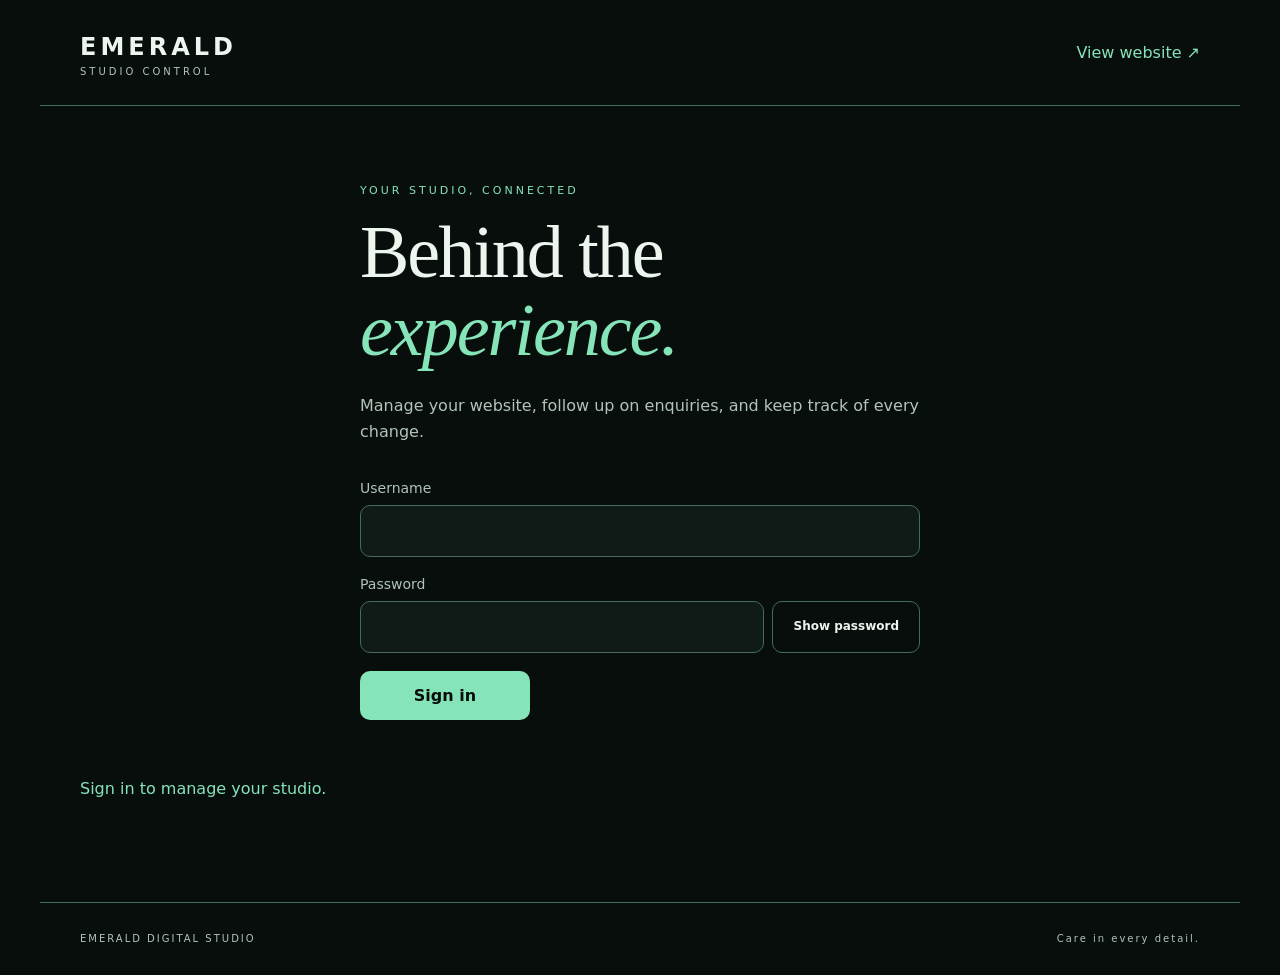
==== commit 63870b11: "Complete Emerald website admin and prepare deployment review" ====
--- a/admin.html
+++ b/admin.html
@@ -1,59 +1,9 @@
-<!DOCTYPE html>
-<html lang="en">
-<head>
-<meta charset="UTF-8">
-<meta name="viewport" content="width=device-width, initial-scale=1.0">
-<title>Admin — Emerald Digital Studio</title>
-<meta name="robots" content="noindex, nofollow">
-<meta name="theme-color" content="#020302">
-<link rel="icon" href="data:image/svg+xml,%3Csvg xmlns='http://www.w3.org/2000/svg' viewBox='0 0 24 24'%3E%3Cpolygon points='12,1 20,7 24,15 16,23 8,23 0,15 4,7' fill='%2322c08a'/%3E%3C/svg%3E">
-<link rel="stylesheet" href="styles.css">
-<link rel="stylesheet" href="admin.css">
-</head>
-<body class="admin">
-
-<header class="admin-bar">
-  <a href="index.html" class="wordmark">EMERALD<small>Admin</small></a>
-  <div class="admin-bar-right">
-    <span id="adminUser" class="admin-user"></span>
-    <button type="button" class="btn btn-ghost btn-sm" id="logoutBtn" hidden>Sign out</button>
-  </div>
-</header>
-
-<div class="demo-banner" id="demoBanner" role="status" hidden>
-  Demo mode — the backend at <code id="demoBase"></code> is not reachable, so you are looking at sample data.
-  Nothing you change here is saved.
-</div>
-
-<main class="admin-main">
-
-  <!-- LOGIN -->
-  <section class="login-card" id="loginView" aria-labelledby="loginTitle">
-    <h1 id="loginTitle">Sign in</h1>
-    <p class="muted">Staff only. Uses <code>POST /api/auth/login</code>.</p>
-    <form id="loginForm" novalidate>
-      <div class="field">
-        <label for="l-email">Email</label>
-        <input type="email" id="l-email" autocomplete="username" required>
-      </div>
-      <div class="field">
-        <label for="l-password">Password</label>
-        <input type="password" id="l-password" autocomplete="current-password" required>
-      </div>
-      <button type="submit" class="btn btn-primary">Sign in</button>
-      <div class="form-status is-error" id="loginStatus" role="alert"></div>
-    </form>
-  </section>
-
-  <!-- APP -->
-  <div class="admin-app" id="appView" hidden>
-    <nav class="admin-tabs" id="tabs" role="tablist" aria-label="Admin sections"></nav>
-    <section class="admin-panel" id="panel" tabindex="-1" aria-live="polite"></section>
-  </div>
-
-</main>
-
-<script src="api-client.js"></script>
-<script src="admin.js"></script>
-</body>
-</html>
+<!doctype html><html lang="en"><head><meta charset="utf-8"><meta name="viewport" content="width=device-width,initial-scale=1"><meta name="robots" content="noindex,nofollow"><meta name="referrer" content="no-referrer"><title>Emerald — Studio control</title><link rel="stylesheet" href="admin.css"><script src="admin.js" defer></script></head><body>
+<header><a class="wordmark" href="/">EMERALD<span>STUDIO CONTROL</span></a><a href="/" target="_blank" rel="noopener">View website ↗</a></header><main>
+<section id="login" class="login"><p class="eyebrow">YOUR STUDIO, CONNECTED</p><h1>Behind the<br><em>experience.</em></h1><p class="muted">Manage your website, follow up on enquiries, and keep track of every change.</p><form id="loginForm" novalidate><label for="username">Username</label><input id="username" autocomplete="username" required aria-describedby="status"><label for="password">Password</label><div class="password-row"><input id="password" type="password" autocomplete="current-password" required aria-describedby="status"><button id="showPassword" type="button" class="subtle" aria-pressed="false" disabled data-js>Show password</button></div><button id="signIn" type="submit">Sign in</button></form></section><p id="status" role="status" aria-live="polite"></p>
+<section id="dashboard" hidden><div class="intro"><div><p class="eyebrow">EMERALD / OPERATIONS</p><h1>Your studio.<br><em>In view.</em></h1></div><div><p id="identity" class="muted"></p><button id="signOut" class="subtle" disabled data-js>Sign out</button></div></div><nav class="tabs" aria-label="Studio sections"><button data-view="enquiries" aria-current="page" disabled data-js>Enquiries</button><button data-view="content" disabled data-js>Website content</button><button data-view="media" disabled data-js>Images</button><button data-view="audit" disabled data-js>Change history</button></nav>
+<section id="enquiries" class="view"><div class="section-head"><div><h2>Incoming conversations</h2><p class="muted">New requests, follow-ups, and your private notes.</p></div><button id="refreshLeads" class="subtle" disabled data-js>Refresh enquiries</button></div><p id="leadSummary" class="muted"></p><div id="leads" class="cards"></div><div class="pagination"><button id="prevLeads" class="subtle" disabled data-js>Previous</button><span id="leadPage"></span><button id="nextLeads" class="subtle" disabled data-js>Next</button></div></section>
+<section id="content" class="view" hidden><div class="section-head"><div><h2>The words that represent you</h2><p class="muted">Save a field to publish it. Reset restores the original website text.</p></div><label>Section<select id="contentGroup"><option value="hero">Hero</option><option value="about">About</option><option value="services">Services</option><option value="work">Work heading</option><option value="portfolio">Concept portfolio</option><option value="faq">FAQ</option><option value="contact">Contact</option></select></label></div><div id="fields"></div></section>
+<section id="media" class="view" hidden><h2>Make it unmistakably yours</h2><p class="muted">Upload a PNG or JPEG under 5 MB and 16 megapixels. Choose a portfolio card to publish it.</p><form id="uploadForm" novalidate><label for="imageFile">Image file</label><input id="imageFile" type="file" accept="image/png,image/jpeg"><label for="imageTarget">Portfolio card</label><select id="imageTarget"><option value="1">Aurum / Card 1</option><option value="2">Solène / Card 2</option><option value="3">Cordon / Card 3</option><option value="4">Atrium Works / Card 4</option><option value="5">Muse / Card 5</option><option value="6">Ledger &amp; Co. / Card 6</option></select><button id="upload" type="submit">Upload and publish image</button></form><div id="mediaPreview" class="cards"></div></section>
+<section id="audit" class="view" hidden><div class="section-head"><div><h2>A record of the work</h2><p class="muted">Content, image uploads, and enquiry updates. Times shown in your device timezone.</p></div><button id="refreshAudit" class="subtle" disabled data-js>Refresh history</button></div><div id="events"></div><div class="pagination"><button id="prevAudit" class="subtle" disabled data-js>Previous</button><span id="auditPage"></span><button id="nextAudit" class="subtle" disabled data-js>Next</button></div></section></section>
+<dialog id="confirmDialog" aria-labelledby="dialogTitle"><h2 id="dialogTitle">Reset this field?</h2><p id="dialogText"></p><div class="actions"><button id="cancelDialog" class="subtle" autofocus disabled data-js>Keep editing</button><button id="acceptDialog" disabled data-js>Reset field</button></div></dialog></main><footer>EMERALD DIGITAL STUDIO <span>Care in every detail.</span></footer></body></html>
--- a/admin.css
+++ b/admin.css
@@ -1,81 +1 @@
-/* =========================================================
-   EMERALD — admin.css   (admin.html only; builds on styles.css tokens)
-   ========================================================= */
-.admin{ min-height:100vh; }
-.admin-bar{
-  display:flex; align-items:center; justify-content:space-between; gap:1rem;
-  padding: 1rem var(--gutter); border-bottom:1px solid var(--line); background: var(--basalt);
-}
-.admin-bar-right{ display:flex; align-items:center; gap:1rem; }
-.admin-user{ color: var(--stone); font-size:.85rem; }
-.btn-sm{ padding:.5rem 1rem; font-size:.85rem; }
-.btn-danger{ border:1px solid rgba(216,106,74,.5); color:#e08a70; }
-.btn-danger:hover{ background: rgba(216,106,74,.12); }
-.muted{ color: var(--stone); font-size:.9rem; }
-code{ font-family: ui-monospace, Menlo, Consolas, monospace; font-size:.85em; color: var(--bone-dim); }
-
-.demo-banner{
-  padding:.7rem var(--gutter); font-size:.85rem; color:#241b05;
-  background: var(--c-cyber);
-}
-.demo-banner code{ color:#241b05; }
-
-.admin-main{ padding: 2rem var(--gutter) 4rem; max-width: 1100px; margin: 0 auto; }
-
-.login-card{
-  max-width: 24rem; margin: 6vh auto 0; padding: 2rem;
-  background: var(--panel); border:1px solid var(--line-strong); border-radius: var(--radius-m);
-}
-.login-card h1{ font-family: var(--font-display); font-weight:500; font-size:1.8rem; }
-.login-card form{ display:grid; gap:1rem; margin-top:1.4rem; }
-.login-card .form-status{ display:none; }
-.login-card .form-status.is-visible{ display:block; }
-
-.admin-tabs{ display:flex; flex-wrap:wrap; gap:.4rem; border-bottom:1px solid var(--line); margin-bottom:1.6rem; }
-.admin-tabs button{
-  padding:.7rem 1rem; font-size:.9rem; color: var(--stone);
-  border-bottom:2px solid transparent; margin-bottom:-1px;
-}
-.admin-tabs button:hover{ color: var(--bone); }
-.admin-tabs button[aria-selected="true"]{ color: var(--c-webdev); border-bottom-color: var(--c-webdev); }
-
-.admin-panel:focus{ outline:none; }
-.admin-panel h2{ font-family: var(--font-display); font-weight:500; font-size:1.6rem; margin-bottom:1.2rem; }
-.admin-panel h3{ font-size:1.05rem; margin: 2rem 0 .8rem; }
-
-.cards{ display:grid; grid-template-columns: repeat(auto-fit, minmax(150px,1fr)); gap:1rem; }
-.card{
-  background: var(--panel); border:1px solid var(--line); border-radius: var(--radius-m); padding:1.1rem;
-}
-.card b{ display:block; font-family: var(--font-display); font-size:2rem; font-weight:500; }
-.card span{ color: var(--stone); font-size:.82rem; }
-
-.table-wrap{ overflow-x:auto; border:1px solid var(--line); border-radius: var(--radius-m); }
-table{ width:100%; border-collapse:collapse; font-size:.9rem; }
-th, td{ text-align:left; padding:.75rem .9rem; border-bottom:1px solid var(--line); vertical-align:top; }
-th{ color: var(--stone); font-weight:600; font-size:.76rem; letter-spacing:.05em; text-transform:uppercase; background: var(--basalt); }
-tr:last-child td{ border-bottom:none; }
-td .msg{ max-width: 34ch; color: var(--bone-dim); white-space:pre-wrap; word-break:break-word; }
-td.actions{ white-space:nowrap; display:flex; gap:.5rem; }
-.empty{ padding:1.4rem; color: var(--stone); }
-.toolbar{ display:flex; gap:.8rem; align-items:center; margin-bottom:1rem; flex-wrap:wrap; }
-
-.admin select, .admin .field input, .admin .field textarea{ color: var(--bone); }
-select.inline{
-  background: rgba(255,255,255,.04); border:1px solid var(--line-strong); border-radius: var(--radius-s);
-  padding:.4rem .5rem; color: var(--bone); font-size:.85rem;
-}
-select.inline option{ background: var(--panel); }
-
-.edit-form{
-  display:grid; gap:1rem; margin-top:1rem; padding:1.4rem;
-  background: var(--panel); border:1px solid var(--line-strong); border-radius: var(--radius-m);
-}
-.edit-form .row{ display:flex; gap:.8rem; flex-wrap:wrap; align-items:center; }
-.stats-form{ display:grid; gap:.8rem; max-width: 34rem; }
-.stats-form .srow{ display:grid; grid-template-columns: 1fr 6rem; gap:.6rem; }
-.flash{ margin: 0 0 1rem; }
-.flash.form-status{ display:block; }
-@media (max-width:600px){
-  .stats-form .srow{ grid-template-columns: 1fr; }
-}
+:root{color-scheme:dark;--bg:#080e0c;--panel:#101b17;--ink:#edf5ef;--muted:#b2c4b9;--line:#426e58;--accent:#86e4b9;--danger:#ffb5a7;--radius:10px;scrollbar-color:var(--line) var(--bg);scrollbar-width:auto;font:16px/1.6 system-ui,sans-serif}*{box-sizing:border-box}body{margin:0;background:var(--bg);color:var(--ink)}[hidden]{display:none!important}header,main,footer{max-width:1200px;margin:auto;padding:28px 40px}header{display:flex;justify-content:space-between;align-items:center;border-bottom:1px solid var(--line)}a{color:var(--accent);text-decoration:none}a:hover{text-decoration:underline}.wordmark{font-size:24px;letter-spacing:4px;font-weight:700;color:var(--ink)}.wordmark span{display:block;font:10px system-ui;letter-spacing:3px;color:var(--muted)}h1{font:clamp(38px,6vw,74px)/1.05 Georgia,serif;font-weight:400;letter-spacing:-2px;margin:14px 0 24px}h1 em{color:var(--accent);font-weight:400}h2{font:28px/1.2 Georgia,serif;margin:12px 0}h3{margin:0;font-size:21px}.eyebrow{font-size:11px;letter-spacing:3px;color:var(--accent)}.muted,small{color:var(--muted)}.login{max-width:560px;margin:48px auto}.login form{margin-top:32px}label{display:block;color:var(--muted);font-size:14px;margin:16px 0 6px}input,textarea,select,button{font:inherit}input,textarea,select{width:100%;border:1px solid var(--line);background:var(--panel);color:var(--ink);padding:12px;border-radius:var(--radius)}textarea{resize:none;min-height:130px;overflow-y:auto}button{border:1px solid transparent;border-radius:var(--radius);background:var(--accent);color:var(--bg);font-weight:650;padding:11px 20px;min-height:46px;cursor:pointer;transition:background .15s}button:hover{background:#b4f2d4}button:active{transform:translateY(1px)}button:disabled{opacity:.5;cursor:not-allowed}.subtle{background:transparent;border-color:var(--line);color:var(--ink)}.subtle:hover{background:#20392d}.password-row{display:flex;gap:8px}.password-row input{min-width:0}.password-row button{white-space:nowrap;font-size:12px}form>button{margin-top:18px;min-width:170px}:focus-visible{outline:2px solid var(--accent);outline-offset:4px}#status{min-height:32px;color:var(--accent);position:sticky;top:0;background:var(--bg);padding:8px 0;z-index:5}#status.error{color:var(--danger)}.intro,.section-head{display:flex;justify-content:space-between;align-items:center;gap:24px}.intro{padding-top:28px}.intro h1{font-size:58px}.tabs{display:flex;gap:8px;border-bottom:1px solid var(--line);padding:20px 0;flex-wrap:wrap}.tabs button{background:transparent;color:var(--muted)}.tabs button[aria-current]{color:var(--bg);background:var(--accent)}.view{padding:24px 0}.section-head{margin-bottom:24px}.section-head p{margin-bottom:0}.section-head label{min-width:180px}.cards{display:grid;grid-template-columns:repeat(2,minmax(0,1fr));gap:20px}.card,.field{background:var(--panel);border:1px solid #294738;border-radius:var(--radius);padding:24px;margin-bottom:16px;overflow-wrap:anywhere}.card p{white-space:pre-wrap}.card time{font-size:12px;color:var(--muted)}.card textarea{min-height:100px}.actions{display:flex;gap:12px;flex-wrap:wrap;margin-top:14px}.field label{color:var(--ink);font-size:17px;margin-top:0}.field small{display:block;min-height:24px;margin-top:8px}.pagination{display:flex;justify-content:center;align-items:center;gap:20px;margin-top:26px}.event{padding:20px 0;border-bottom:1px solid #294738}.event p{margin:0;overflow-wrap:anywhere}.event small{display:block}#uploadForm{max-width:560px;margin-bottom:32px}#mediaPreview img{width:100%;height:180px;object-fit:cover;border-radius:6px}dialog{max-width:min(520px,calc(100vw - 32px));background:var(--panel);color:var(--ink);border:1px solid var(--line);border-radius:var(--radius);padding:30px}dialog::backdrop{background:#000b}footer{border-top:1px solid var(--line);font-size:10px;letter-spacing:2px;color:var(--muted);display:flex;justify-content:space-between;margin-top:48px}::-webkit-scrollbar{width:12px}::-webkit-scrollbar-track{background:var(--bg)}::-webkit-scrollbar-thumb{background:var(--line);border:3px solid var(--bg);border-radius:6px}::-webkit-scrollbar-thumb:hover{background:var(--accent)}@media(max-width:640px){header,main,footer{padding:20px}.wordmark{font-size:20px}header>a:last-child{font-size:12px}.cards{grid-template-columns:1fr}.intro,.section-head{align-items:flex-start;flex-direction:column;gap:8px}.intro h1{font-size:46px}.tabs{gap:4px}.tabs button{font-size:13px;padding:9px 12px}.section-head label{width:100%}.card,.field{padding:18px}.login{margin:28px auto}footer span{display:none}}@media(prefers-reduced-motion:reduce){*{transition:none!important;scroll-behavior:auto!important}}@media(forced-colors:active){:root{scrollbar-color:auto}button{border:1px solid ButtonText}}
